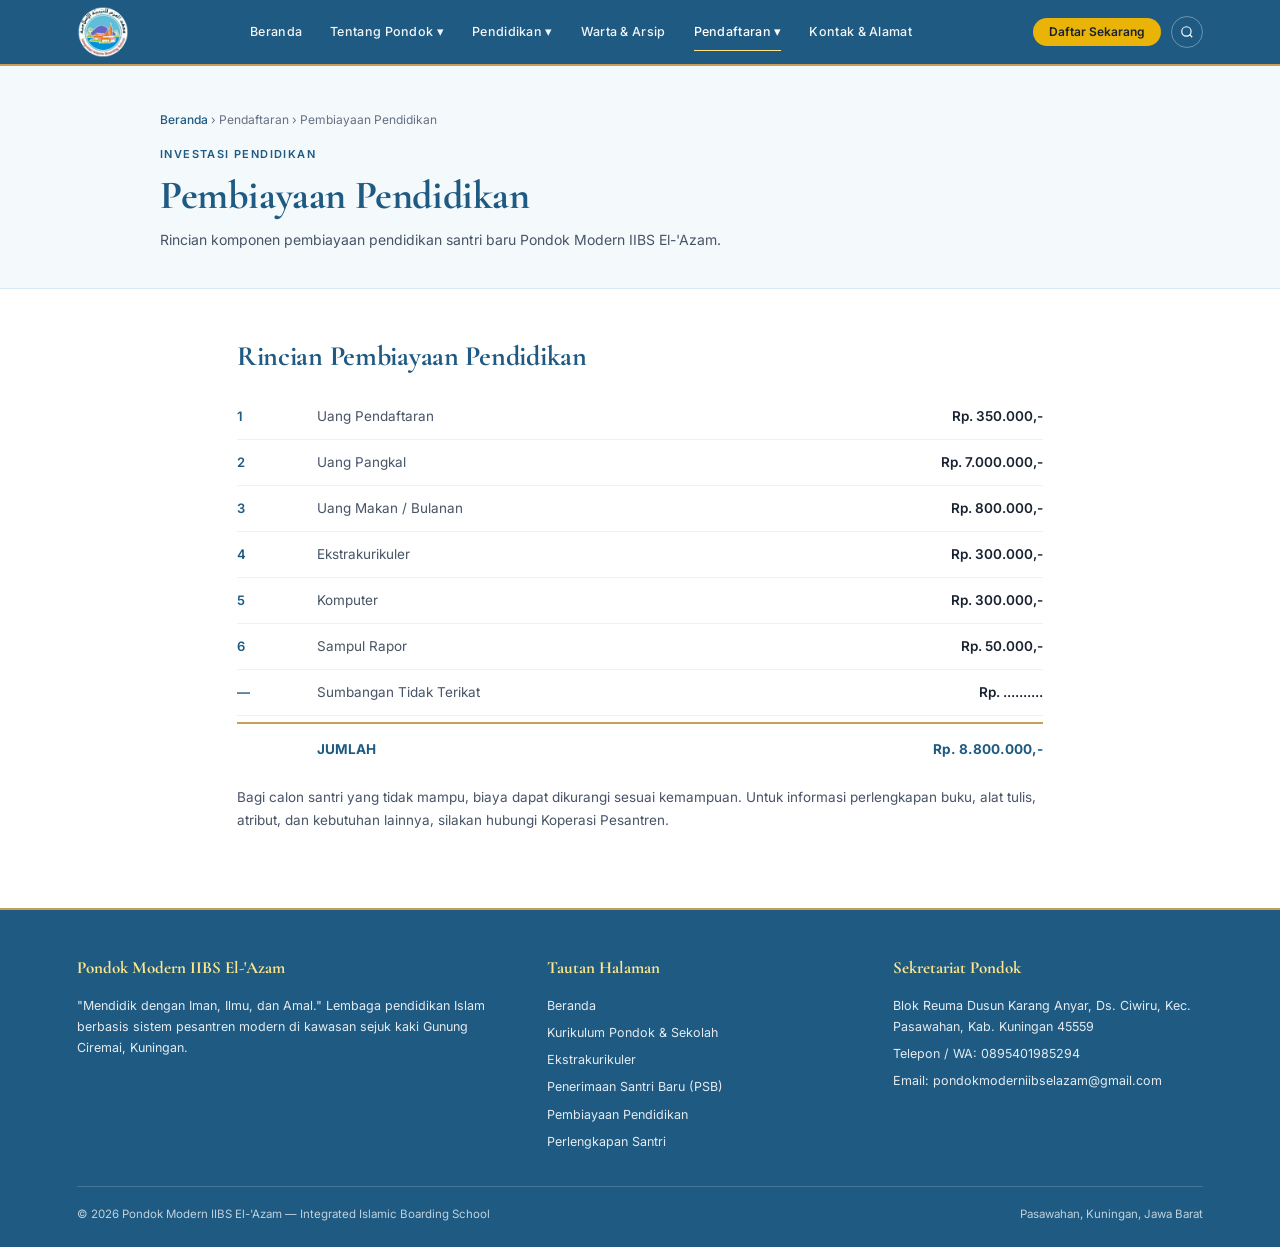
==== biaya.html @ 6af128d0 "Samakan tombol Daftar Sekarang di Beranda dan Pendaftaran" ====
<!DOCTYPE html>
<html lang="id">
<head>
    <meta charset="UTF-8">
    <meta name="viewport" content="width=device-width, initial-scale=1.0">
    <title>Pembiayaan Pendidikan | Pondok Modern IIBS El-'Azam</title>
    <meta name="description" content="Rincian Pembiayaan Pendidikan Pondok Modern IIBS El-'Azam Kuningan.">
    <link href="https://fonts.googleapis.com/css2?family=Cormorant+Garamond:wght@600;700&family=Inter:wght@400;500;600&display=swap" rel="stylesheet">
    <style>
        :root {
            --sky-deep: #1E5A82;
            --sky-tint: #F4F9FC;
            --gold-accent: #C5A059;
            --gold-btn: #EAB308;
            --gold-btn-hover: #CA8A04;
            --ink-dark: #182230;
            --ink-body: #475467;
            --ink-muted: #667085;
            --line: #E4E7EC;
            --white: #FFFFFF;
        }

        * { margin: 0; padding: 0; box-sizing: border-box; font-family: 'Inter', sans-serif; }
        html { scroll-behavior: smooth; }
        body { background-color: var(--white); color: var(--ink-dark); font-size: 13.5px; line-height: 1.7; -webkit-font-smoothing: antialiased; }
        h1, h2, h3, .serif { font-family: 'Cormorant Garamond', serif; letter-spacing: -0.01em; }

        header {
            background: var(--sky-deep); padding: 6px 6%; min-height: 64px; position: sticky; top: 0; z-index: 1000;
            display: flex; justify-content: space-between; align-items: center; border-bottom: 2px solid var(--gold-accent);
            transition: padding 0.3s ease, box-shadow 0.3s ease;
        }
        header.scrolled { padding: 6px 6%; min-height: 58px; box-shadow: 0 6px 20px rgba(30, 90, 130, 0.25); }

        .brand { display: flex; align-items: center; text-decoration: none; border-bottom: none; min-height: 44px; position: relative; }
        .brand-logo-wrap { display: flex; align-items: center; transition: opacity 0.3s ease, transform 0.3s ease; }
        .brand-logo-circle { height: 52px; min-width: 52px; padding: 0; border-radius: 4px; background: transparent; border: none; display: flex; align-items: center; justify-content: center; }
        .brand-logo-circle img { max-height: 52px; width: auto; max-width: 160px; object-fit: contain; display: block; }
        .brand-wordmark { display: none; flex-direction: column; animation: fadeSlideIn 0.35s ease forwards; }
        .brand-wordmark small { font-size: 9.5px; letter-spacing: 1.8px; text-transform: uppercase; color: #FDE68A; font-weight: 600; line-height: 1.2; }
        .brand-wordmark strong { font-family: 'Cormorant Garamond', serif; font-size: 21px; font-weight: 700; color: var(--white); letter-spacing: 0.8px; line-height: 1.1; }
        .brand, .brand:visited, .brand:hover, .brand-wordmark, .brand-wordmark small, .brand-wordmark strong { text-decoration: none !important; border-bottom: none !important; }
        header.scrolled .brand-logo-wrap { display: none; }
        header.scrolled .brand-wordmark { display: flex; }

        @keyframes fadeSlideIn {
            from { opacity: 0; transform: translateY(-6px); }
            to { opacity: 1; transform: translateY(0); }
        }

        nav ul { list-style: none; display: flex; align-items: center; gap: 28px; }
        nav ul li { position: relative; }
        nav ul li > a {
            color: rgba(255, 255, 255, 0.94); text-decoration: none; font-size: 12.5px; font-weight: 500;
            letter-spacing: 0.3px; padding: 8px 0; display: inline-block; border-bottom: 1.5px solid transparent; transition: 0.2s;
        }
        nav ul li > a:hover, nav ul li > a.active { color: var(--white); border-bottom-color: #FDE68A; }

        .dropdown-menu {
            display: none; position: absolute; top: 100%; left: 0; background: var(--white);
            min-width: 245px; border: 1px solid var(--line); border-top: 2px solid var(--sky-deep);
            box-shadow: 0 12px 28px rgba(16, 24, 40, 0.08); padding: 6px 0; z-index: 999;
        }
        nav ul li:hover > .dropdown-menu { display: block; }
        .dropdown-menu a {
            display: flex; justify-content: space-between; align-items: center;
            padding: 9px 16px; color: var(--ink-body); text-decoration: none; font-size: 12px; transition: 0.15s;
        }
        .dropdown-menu a:hover { background: var(--sky-tint); color: var(--sky-deep); font-weight: 500; }

        .has-submenu { position: relative; }
        .submenu {
            display: none; position: absolute; top: -2px; left: 100%; background: var(--white);
            min-width: 195px; border: 1px solid var(--line); border-top: 2px solid var(--gold-accent);
            box-shadow: 0 12px 28px rgba(16, 24, 40, 0.1); padding: 6px 0; z-index: 1000;
        }
        .has-submenu:hover > .submenu { display: block; }

        .header-actions {
            display: flex;
            align-items: center;
            gap: 10px;
        }
        .header-actions a.btn-daftar-nav,
        .header-actions a.btn-daftar-nav:link,
        .header-actions a.btn-daftar-nav:visited,
        .header-actions a.btn-daftar-nav:hover,
        .header-actions a.btn-daftar-nav:active {
            display: inline-flex;
            align-items: center;
            justify-content: center;
            padding: 7px 16px;
            background-color: var(--gold-btn);
            color: var(--ink-dark);
            text-decoration: none;
            font-size: 12px;
            font-weight: 600;
            border-radius: 999px;
            white-space: nowrap;
            line-height: 1.2;
            transition: background-color 0.2s ease, transform 0.2s ease;
        }
        .header-actions a.btn-daftar-nav:hover {
            background-color: var(--gold-btn-hover);
            color: var(--ink-dark);
        }

        .icon-search {
            background: transparent; border: 1px solid rgba(255, 255, 255, 0.35); color: var(--white);
            width: 32px; height: 32px; border-radius: 50%; display: flex; align-items: center; justify-content: center; cursor: pointer;
        }
        .icon-search:hover { background: rgba(255, 255, 255, 0.15); }
        .menu-toggle {
            display: none; background: transparent; border: 1px solid rgba(255, 255, 255, 0.35); color: var(--white);
            width: 32px; height: 32px; border-radius: 6px; align-items: center; justify-content: center; cursor: pointer; font-size: 16px;
        }

        .search-popover {
            display: none; position: absolute; top: calc(100% + 8px); right: 6%; background: var(--white);
            padding: 12px; border: 1px solid var(--line); border-top: 2px solid var(--sky-deep);
            box-shadow: 0 12px 28px rgba(16, 24, 40, 0.14); z-index: 1100; width: min(340px, 88vw);
        }
        .search-popover.open { display: block; }
        .search-form { display: flex; align-items: stretch; }
        .search-form input {
            flex: 1; min-width: 0; padding: 9px 12px; border: 1px solid #D0D5DD; border-right: none;
            background: #F4F7F6; color: var(--ink-dark); font-size: 12.5px; outline: none;
        }
        .search-form button {
            padding: 0 16px; background: var(--sky-deep); color: var(--white); border: 1px solid var(--sky-deep);
            font-size: 12.5px; font-weight: 500; cursor: pointer; white-space: nowrap;
        }

        .page-header {
            background: var(--sky-tint); border-bottom: 1px solid #D6E9F5; padding: 44px 6% 36px;
        }
        .page-header-inner { max-width: 960px; margin: 0 auto; }
        .breadcrumb { font-size: 12px; color: var(--ink-muted); margin-bottom: 12px; }
        .breadcrumb a { color: var(--sky-deep); text-decoration: none; font-weight: 500; }
        .page-kicker {
            display: inline-block; font-size: 11px; font-weight: 600; letter-spacing: 1.4px;
            text-transform: uppercase; color: var(--sky-deep); margin-bottom: 8px;
        }
        .page-header h1 { font-size: 40px; color: var(--sky-deep); font-weight: 700; margin-bottom: 10px; line-height: 1.15; }
        .page-header p { font-size: 14px; color: var(--ink-body); max-width: 740px; }

        .doc-container { max-width: 960px; margin: 44px auto 76px; padding: 0 6%; }
        .doc-block h2 { font-size: 28px; color: var(--sky-deep); font-weight: 700; margin-bottom: 14px; }
        .doc-block p { font-size: 13.5px; color: var(--ink-body); margin-top: 14px; }

        .info-rows { display: flex; flex-direction: column; }
        .fee-row {
            display: grid; grid-template-columns: 64px 1fr 160px; gap: 16px;
            padding: 11px 0; border-bottom: 1px solid #EEF2F6; align-items: baseline;
        }
        .fee-row.fee-total {
            border-bottom: none; border-top: 2px solid var(--gold-accent);
            margin-top: 6px; padding-top: 14px; font-weight: 600; color: var(--ink-dark);
        }
        .fee-row.fee-total .fee-num,
        .fee-row.fee-total .fee-name,
        .fee-row.fee-total .fee-amount { color: var(--sky-deep); font-weight: 700; }
        .fee-num { font-weight: 600; color: var(--sky-deep); font-size: 13px; }
        .fee-name { color: var(--ink-body); font-size: 13.5px; }
        .fee-amount { text-align: right; font-weight: 600; color: var(--ink-dark); font-size: 13.5px; }

        @media (max-width: 680px) {
            .fee-row { grid-template-columns: 44px 1fr; gap: 6px 12px; }
            .fee-amount { grid-column: 2; text-align: left; }
        }

        footer {
            background: var(--sky-deep); color: rgba(255, 255, 255, 0.88);
            padding: 44px 6% 22px; border-top: 2px solid var(--gold-accent);
        }
        .footer-inner {
            max-width: 1180px; margin: 0 auto; display: grid; grid-template-columns: 1.4fr 1fr 1fr;
            gap: 36px; padding-bottom: 28px; border-bottom: 1px solid rgba(255, 255, 255, 0.16);
        }
        .footer-inner h4 { font-family: 'Cormorant Garamond', serif; font-size: 17px; color: #FDE68A; margin-bottom: 12px; }
        .footer-inner p, .footer-inner li { font-size: 12.5px; line-height: 1.7; list-style: none; margin-bottom: 6px; }
        .footer-inner a { color: rgba(255, 255, 255, 0.88); text-decoration: none; }
        .footer-inner a:hover { color: #FDE68A; }
        .footer-bottom {
            max-width: 1180px; margin: 18px auto 0; display: flex; justify-content: space-between;
            font-size: 11.5px; color: rgba(255, 255, 255, 0.72);
        }

        @media (max-width: 900px) {
            header { display: flex; justify-content: space-between; align-items: center; }
            .menu-toggle { display: flex; order: 1; }
            .brand { order: 2; margin: 0 auto; }
            .header-actions { order: 3; }
            .header-actions a.btn-daftar-nav { padding: 6px 12px; font-size: 11.5px; }
            .search-popover { right: 6%; }
            nav {
                display: none; position: absolute; top: 100%; left: 0; right: 0; background: var(--sky-deep);
                border-bottom: 2px solid var(--gold-accent); padding: 12px 6% 18px;
            }
            nav.open { display: block; }
            nav ul { flex-direction: column; align-items: flex-start; gap: 8px; }
            nav ul li { width: 100%; }
            nav ul li:hover > .dropdown-menu { display: none; }
            .dropdown-menu {
                position: static; display: none; background: rgba(255, 255, 255, 0.06);
                border: none; border-left: 2px solid #FDE68A; box-shadow: none; padding: 4px 0 4px 12px; margin-top: 4px;
            }
            nav ul li.dropdown.open > .dropdown-menu { display: block; }
            .dropdown-menu a { color: rgba(255, 255, 255, 0.9); padding: 6px 8px; }
            .has-submenu:hover > .submenu { display: none; }
            .submenu {
                position: static; display: none; background: rgba(255, 255, 255, 0.05);
                border: none; border-left: 2px solid var(--gold-accent); box-shadow: none; padding: 2px 0 2px 14px; margin: 2px 0 6px;
            }
            .has-submenu.open > .submenu { display: block; }
            .page-header h1 { font-size: 30px; }
            .footer-inner { grid-template-columns: 1fr; }
            .footer-bottom { flex-direction: column; gap: 6px; }
        }
    </style>
</head>
<body>

    <header id="main-header">
        <button class="menu-toggle" onclick="toggleMenu()" title="Buka Menu" aria-label="Buka Menu">&#9776;</button>

        <a href="index.html" class="brand" title="Pondok Modern IIBS El-'Azam">
            <div class="brand-logo-wrap">
                <div class="brand-logo-circle">
                    <img src="images/Logo PONDOK.png" alt="Logo Pondok Modern IIBS El-'Azam">
                </div>
            </div>
            <div class="brand-wordmark">
                <small>Integrated Islamic Boarding School</small>
                <strong>IIBS EL-'AZAM</strong>
            </div>
        </a>

        <nav id="main-nav">
            <ul>
                <li><a href="index.html">Beranda</a></li>
                <li class="dropdown">
                    <a href="profil.html" onclick="toggleDropdown(event, this)">Tentang Pondok &#9662;</a>
                    <div class="dropdown-menu">
                        <a href="profil.html#muqoddimah">Muqoddimah</a>
                        <a href="profil.html#pimpinan">Profil Pimpinan</a>
                        <div class="has-submenu">
                            <a href="profil.html#falsafah" onclick="toggleSubmenu(event, this)">Falsafah &rsaquo;</a>
                            <div class="submenu">
                                <a href="panca-jiwa.html">Panca Jiwa</a>
                                <a href="motto.html">Motto</a>
                            </div>
                        </div>
                    </div>
                </li>
                <li class="dropdown">
                    <a href="kurikulum.html" onclick="toggleDropdown(event, this)">Pendidikan &#9662;</a>
                    <div class="dropdown-menu">
                        <a href="kurikulum.html">Kurikulum Pondok &amp; Sekolah</a>
                        <a href="ekstrakurikuler.html">Ekstrakurikuler</a>
                        <a href="jadwal.html">Jadwal Harian &amp; Mingguan</a>
                    </div>
                </li>
                <li><a href="galeri.html">Warta &amp; Arsip</a></li>
                <li class="dropdown">
                    <a href="biaya.html" class="active" onclick="toggleDropdown(event, this)">Pendaftaran &#9662;</a>
                    <div class="dropdown-menu">
                        <a href="psb.html">Penerimaan Santri Baru (PSB)</a>
                        <a href="biaya.html">Pembiayaan Pendidikan</a>
                        <a href="perlengkapan.html">Perlengkapan Santri</a>
                    </div>
                </li>
                <li><a href="kontak.html">Kontak &amp; Alamat</a></li>
            </ul>
        </nav>

        <div class="header-actions">
            <a
              href="https://docs.google.com/forms/d/e/1FAIpQLScqXFZ52vTLcIygKnMtI5K5_jBDjHdJ_qKKoQYLFE7EmR-4Og/viewform"
              target="_blank"
              rel="noopener noreferrer"
              class="btn-daftar-nav"
            >Daftar Sekarang</a>
            <button class="icon-search" id="searchToggleBtn" onclick="toggleSearch(event)" title="Cari Informasi" aria-label="Cari Informasi">
                <svg width="14" height="14" viewBox="0 0 24 24" fill="none" stroke="currentColor" stroke-width="2">
                    <circle cx="11" cy="11" r="8"></circle>
                    <line x1="21" y1="21" x2="16.65" y2="16.65"></line>
                </svg>
            </button>
        </div>

        <div class="search-popover" id="searchPopover">
            <form class="search-form" onsubmit="submitSearch(event)">
                <input type="text" id="searchInput" placeholder="Cari informasi..." autocomplete="off">
                <button type="submit">Search</button>
            </form>
        </div>
    </header>

    <section class="page-header">
        <div class="page-header-inner">
            <div class="breadcrumb">
                <a href="index.html">Beranda</a> &rsaquo; Pendaftaran &rsaquo; Pembiayaan Pendidikan
            </div>
            <span class="page-kicker">Investasi Pendidikan</span>
            <h1>Pembiayaan Pendidikan</h1>
            <p>Rincian komponen pembiayaan pendidikan santri baru Pondok Modern IIBS El-'Azam.</p>
        </div>
    </section>

    <main class="doc-container">
        <section id="biaya" class="doc-block">
            <h2>Rincian Pembiayaan Pendidikan</h2>
            <div class="info-rows">
                <div class="fee-row">
                    <span class="fee-num">1</span>
                    <span class="fee-name">Uang Pendaftaran</span>
                    <span class="fee-amount">Rp. 350.000,-</span>
                </div>
                <div class="fee-row">
                    <span class="fee-num">2</span>
                    <span class="fee-name">Uang Pangkal</span>
                    <span class="fee-amount">Rp. 7.000.000,-</span>
                </div>
                <div class="fee-row">
                    <span class="fee-num">3</span>
                    <span class="fee-name">Uang Makan / Bulanan</span>
                    <span class="fee-amount">Rp. 800.000,-</span>
                </div>
                <div class="fee-row">
                    <span class="fee-num">4</span>
                    <span class="fee-name">Ekstrakurikuler</span>
                    <span class="fee-amount">Rp. 300.000,-</span>
                </div>
                <div class="fee-row">
                    <span class="fee-num">5</span>
                    <span class="fee-name">Komputer</span>
                    <span class="fee-amount">Rp. 300.000,-</span>
                </div>
                <div class="fee-row">
                    <span class="fee-num">6</span>
                    <span class="fee-name">Sampul Rapor</span>
                    <span class="fee-amount">Rp. 50.000,-</span>
                </div>
                <div class="fee-row">
                    <span class="fee-num">&mdash;</span>
                    <span class="fee-name">Sumbangan Tidak Terikat</span>
                    <span class="fee-amount">Rp. ..........</span>
                </div>
                <div class="fee-row fee-total">
                    <span class="fee-num"></span>
                    <span class="fee-name">JUMLAH</span>
                    <span class="fee-amount">Rp. 8.800.000,-</span>
                </div>
            </div>
            <p>Bagi calon santri yang tidak mampu, biaya dapat dikurangi sesuai kemampuan. Untuk informasi perlengkapan buku, alat tulis, atribut, dan kebutuhan lainnya, silakan hubungi Koperasi Pesantren.</p>
        </section>
    </main>

    <footer>
        <div class="footer-inner">
            <div>
                <h4>Pondok Modern IIBS El-'Azam</h4>
                <p>"Mendidik dengan Iman, Ilmu, dan Amal." Lembaga pendidikan Islam berbasis sistem pesantren modern di kawasan sejuk kaki Gunung Ciremai, Kuningan.</p>
            </div>
            <div>
                <h4>Tautan Halaman</h4>
                <ul>
                    <li><a href="index.html">Beranda</a></li>
                    <li><a href="kurikulum.html">Kurikulum Pondok &amp; Sekolah</a></li>
                    <li><a href="ekstrakurikuler.html">Ekstrakurikuler</a></li>
                    <li><a href="psb.html">Penerimaan Santri Baru (PSB)</a></li>
                    <li><a href="biaya.html">Pembiayaan Pendidikan</a></li>
                    <li><a href="perlengkapan.html">Perlengkapan Santri</a></li>
                </ul>
            </div>
            <div>
                <h4>Sekretariat Pondok</h4>
                <ul>
                    <li>Blok Reuma Dusun Karang Anyar, Ds. Ciwiru, Kec. Pasawahan, Kab. Kuningan 45559</li>
                    <li>Telepon / WA: <a href="https://wa.me/62895401985294" target="_blank" rel="noopener noreferrer">0895401985294</a></li>
                    <li>Email: pondokmoderniibselazam@gmail.com</li>
                </ul>
            </div>
        </div>
        <div class="footer-bottom">
            <span>&copy; 2026 Pondok Modern IIBS El-'Azam &mdash; Integrated Islamic Boarding School</span>
            <span>Pasawahan, Kuningan, Jawa Barat</span>
        </div>
    </footer>

    <script>
        function toggleMenu() {
            const nav = document.getElementById("main-nav");
            if (nav) nav.classList.toggle("open");
        }
        function toggleDropdown(event, linkEl) {
            if (window.innerWidth <= 900) {
                event.preventDefault();
                linkEl.parentElement.classList.toggle("open");
            }
        }
        function toggleSubmenu(event, linkEl) {
            if (window.innerWidth <= 900) {
                event.preventDefault();
                event.stopPropagation();
                linkEl.parentElement.classList.toggle("open");
            }
        }
        function toggleSearch(event) {
            event.stopPropagation();
            const popover = document.getElementById("searchPopover");
            const input = document.getElementById("searchInput");
            if (!popover) return;
            popover.classList.toggle("open");
            if (popover.classList.contains("open") && input) setTimeout(() => input.focus(), 50);
        }
        document.addEventListener("click", function(event) {
            const popover = document.getElementById("searchPopover");
            const btn = document.getElementById("searchToggleBtn");
            if (popover && popover.classList.contains("open")) {
                if (!popover.contains(event.target) && (!btn || !btn.contains(event.target))) popover.classList.remove("open");
            }
        });
        function submitSearch(event) {
            event.preventDefault();
            const input = document.getElementById("searchInput");
            const kata = input ? input.value.trim().toLowerCase() : "";
            if (!kata) return;
            if (kata.includes("panca")) window.location.href = "panca-jiwa.html";
            else if (kata.includes("motto")) window.location.href = "motto.html";
            else if (kata.includes("muqoddimah") || kata.includes("tentang") || kata.includes("pimpinan")) window.location.href = "profil.html";
            else if (kata.includes("ekskul") || kata.includes("ekstrakurikuler")) window.location.href = "ekstrakurikuler.html";
            else if (kata.includes("jadwal")) window.location.href = "jadwal.html";
            else if (kata.includes("kurikulum") || kata.includes("pondok") || kata.includes("sekolah")) window.location.href = "kurikulum.html";
            else if (kata.includes("perlengkapan")) window.location.href = "perlengkapan.html";
            else if (kata.includes("biaya") || kata.includes("pembiayaan")) window.location.href = "biaya.html";
            else if (kata.includes("syarat") || kata.includes("daftar") || kata.includes("psb")) window.location.href = "psb.html";
            else if (kata.includes("kontak") || kata.includes("alamat")) window.location.href = "kontak.html";
            else window.location.href = "galeri.html";
        }
        window.addEventListener("scroll", function() {
            const header = document.getElementById("main-header");
            if (!header) return;
            if (window.scrollY > 50) header.classList.add("scrolled");
            else header.classList.remove("scrolled");
        });
    </script>
</body>
</html>
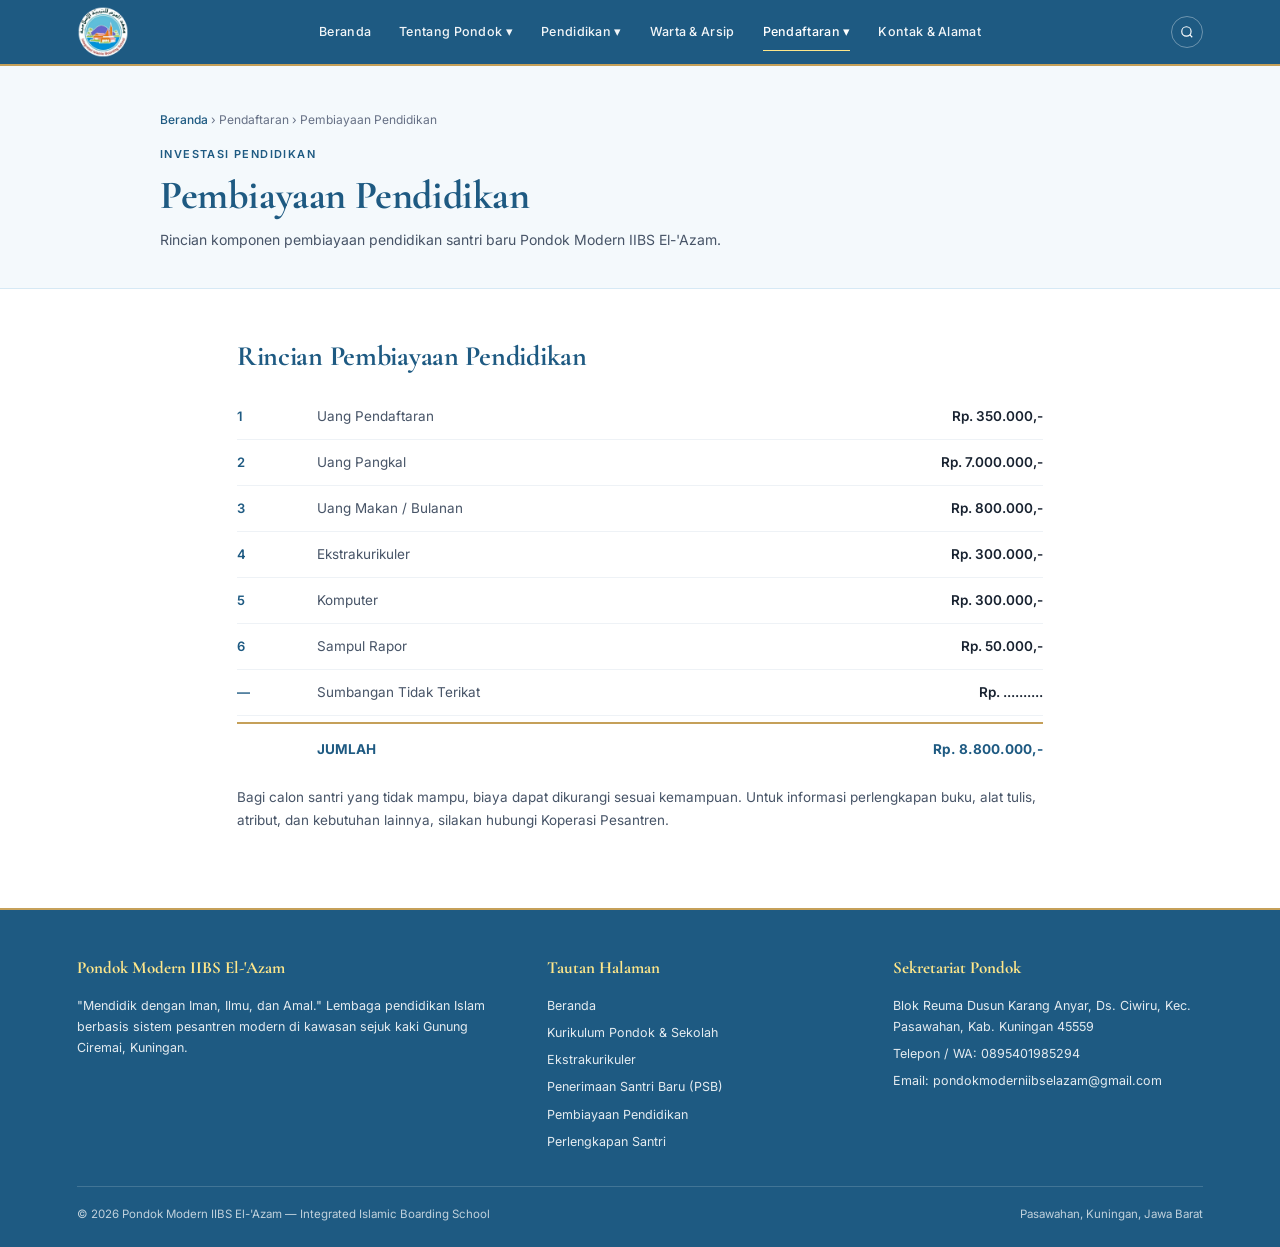
==== commit 3d34887a: "Update web pondok dan video kompres" ====
--- a/biaya.html
+++ b/biaya.html
@@ -81,29 +81,6 @@
             align-items: center;
             gap: 10px;
         }
-        .header-actions a.btn-daftar-nav,
-        .header-actions a.btn-daftar-nav:link,
-        .header-actions a.btn-daftar-nav:visited,
-        .header-actions a.btn-daftar-nav:hover,
-        .header-actions a.btn-daftar-nav:active {
-            display: inline-flex;
-            align-items: center;
-            justify-content: center;
-            padding: 7px 16px;
-            background-color: var(--gold-btn);
-            color: var(--ink-dark);
-            text-decoration: none;
-            font-size: 12px;
-            font-weight: 600;
-            border-radius: 999px;
-            white-space: nowrap;
-            line-height: 1.2;
-            transition: background-color 0.2s ease, transform 0.2s ease;
-        }
-        .header-actions a.btn-daftar-nav:hover {
-            background-color: var(--gold-btn-hover);
-            color: var(--ink-dark);
-        }
 
         .icon-search {
             background: transparent; border: 1px solid rgba(255, 255, 255, 0.35); color: var(--white);
@@ -191,7 +168,6 @@
             .menu-toggle { display: flex; order: 1; }
             .brand { order: 2; margin: 0 auto; }
             .header-actions { order: 3; }
-            .header-actions a.btn-daftar-nav { padding: 6px 12px; font-size: 11.5px; }
             .search-popover { right: 6%; }
             nav {
                 display: none; position: absolute; top: 100%; left: 0; right: 0; background: var(--sky-deep);
@@ -275,12 +251,6 @@
         </nav>
 
         <div class="header-actions">
-            <a
-              href="https://docs.google.com/forms/d/e/1FAIpQLScqXFZ52vTLcIygKnMtI5K5_jBDjHdJ_qKKoQYLFE7EmR-4Og/viewform"
-              target="_blank"
-              rel="noopener noreferrer"
-              class="btn-daftar-nav"
-            >Daftar Sekarang</a>
             <button class="icon-search" id="searchToggleBtn" onclick="toggleSearch(event)" title="Cari Informasi" aria-label="Cari Informasi">
                 <svg width="14" height="14" viewBox="0 0 24 24" fill="none" stroke="currentColor" stroke-width="2">
                     <circle cx="11" cy="11" r="8"></circle>
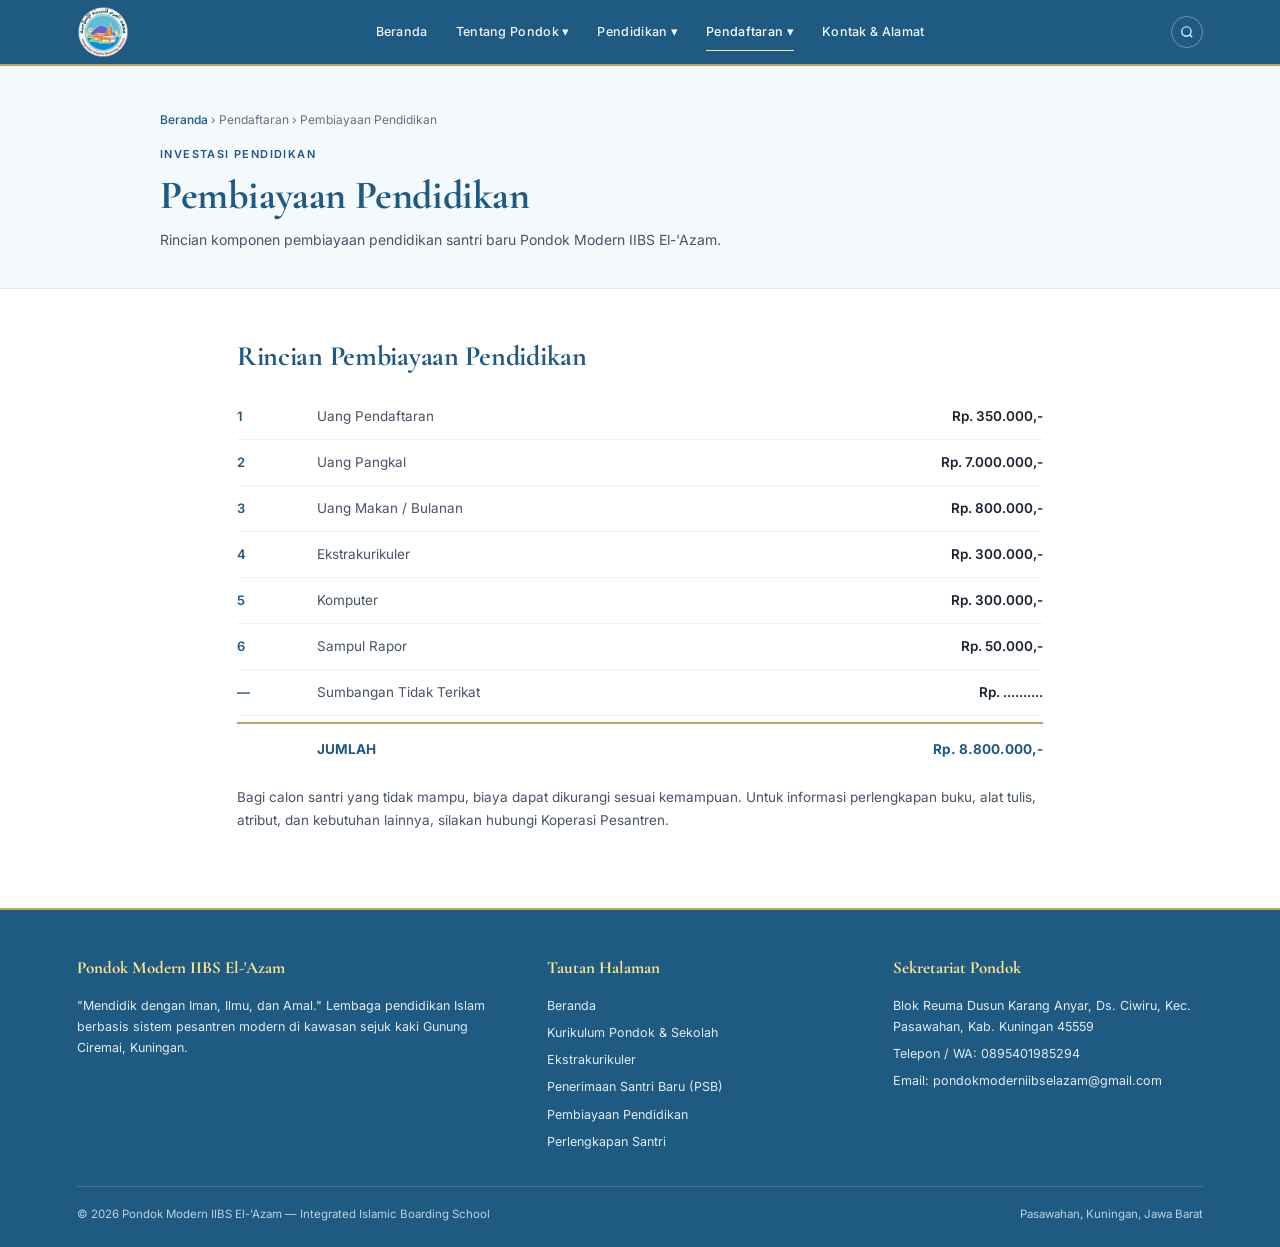
==== commit dd7a415d: "Hapus menu dan halaman Warta & Arsip" ====
--- a/biaya.html
+++ b/biaya.html
@@ -219,9 +219,8 @@
                     <a href="profil.html" onclick="toggleDropdown(event, this)">Tentang Pondok &#9662;</a>
                     <div class="dropdown-menu">
                         <a href="profil.html#muqoddimah">Muqoddimah</a>
-                        <a href="profil.html#pimpinan">Profil Pimpinan</a>
                         <div class="has-submenu">
-                            <a href="profil.html#falsafah" onclick="toggleSubmenu(event, this)">Falsafah &rsaquo;</a>
+                            <a href="profil.html#muqoddimah" onclick="toggleSubmenu(event, this)">Falsafah &rsaquo;</a>
                             <div class="submenu">
                                 <a href="panca-jiwa.html">Panca Jiwa</a>
                                 <a href="motto.html">Motto</a>
@@ -237,7 +236,6 @@
                         <a href="jadwal.html">Jadwal Harian &amp; Mingguan</a>
                     </div>
                 </li>
-                <li><a href="galeri.html">Warta &amp; Arsip</a></li>
                 <li class="dropdown">
                     <a href="biaya.html" class="active" onclick="toggleDropdown(event, this)">Pendaftaran &#9662;</a>
                     <div class="dropdown-menu">
@@ -407,7 +405,7 @@
             else if (kata.includes("biaya") || kata.includes("pembiayaan")) window.location.href = "biaya.html";
             else if (kata.includes("syarat") || kata.includes("daftar") || kata.includes("psb")) window.location.href = "psb.html";
             else if (kata.includes("kontak") || kata.includes("alamat")) window.location.href = "kontak.html";
-            else window.location.href = "galeri.html";
+            else window.location.href = "profil.html";
         }
         window.addEventListener("scroll", function() {
             const header = document.getElementById("main-header");
@@ -417,4 +415,4 @@
         });
     </script>
 </body>
-</html>+</html>
